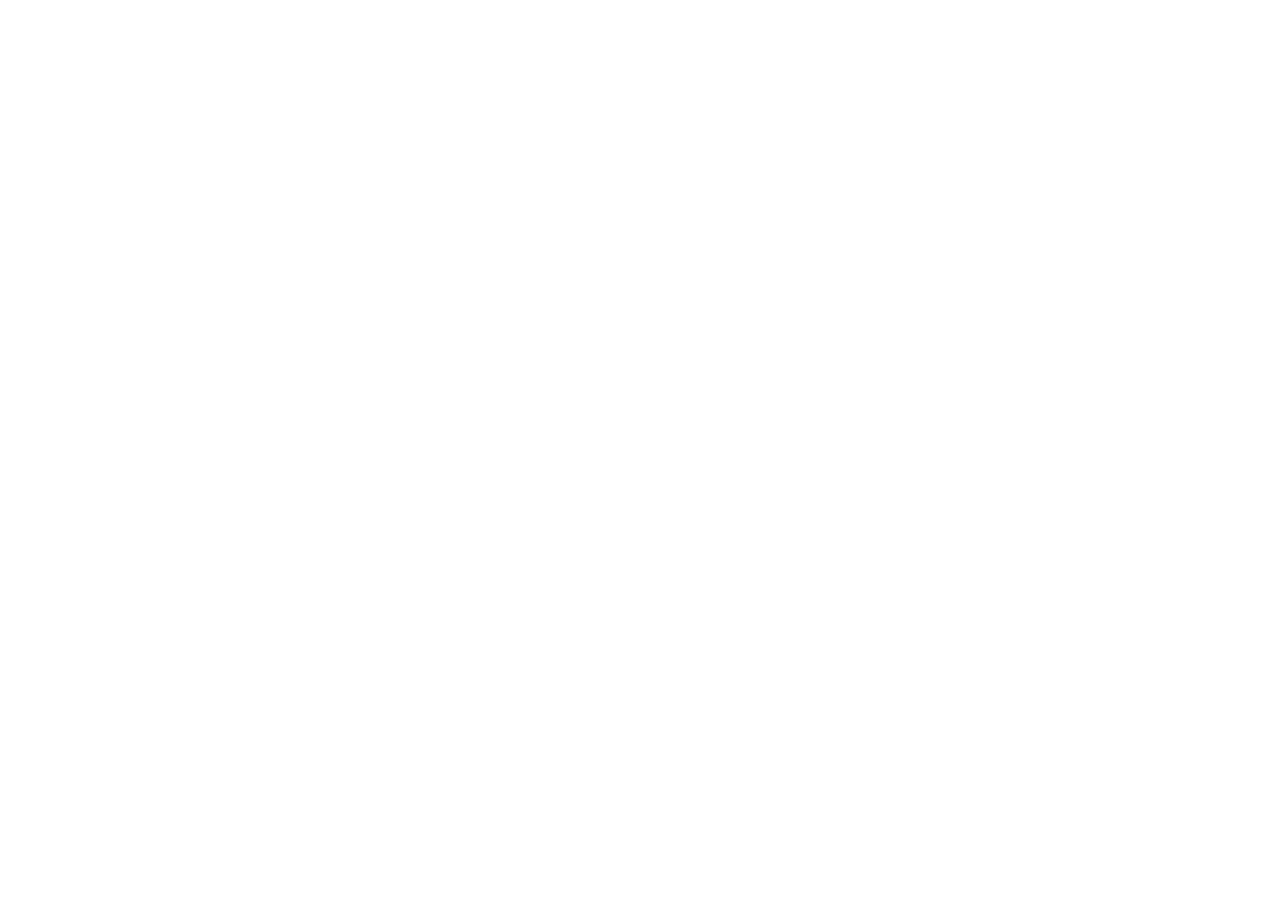
==== about-me/index.html @ f9d84a12 "setup boiletplate" ====
<html lang="en">
<head>
  <meta charset="UTF-8">
  <meta name="viewport" content="width=device-width, initial-scale=1.0">
  <meta http-equiv="X-UA-Compatible" content="ie=edge">
  <title>About ME</title>
</head>
<body>
  
</body>
</html>
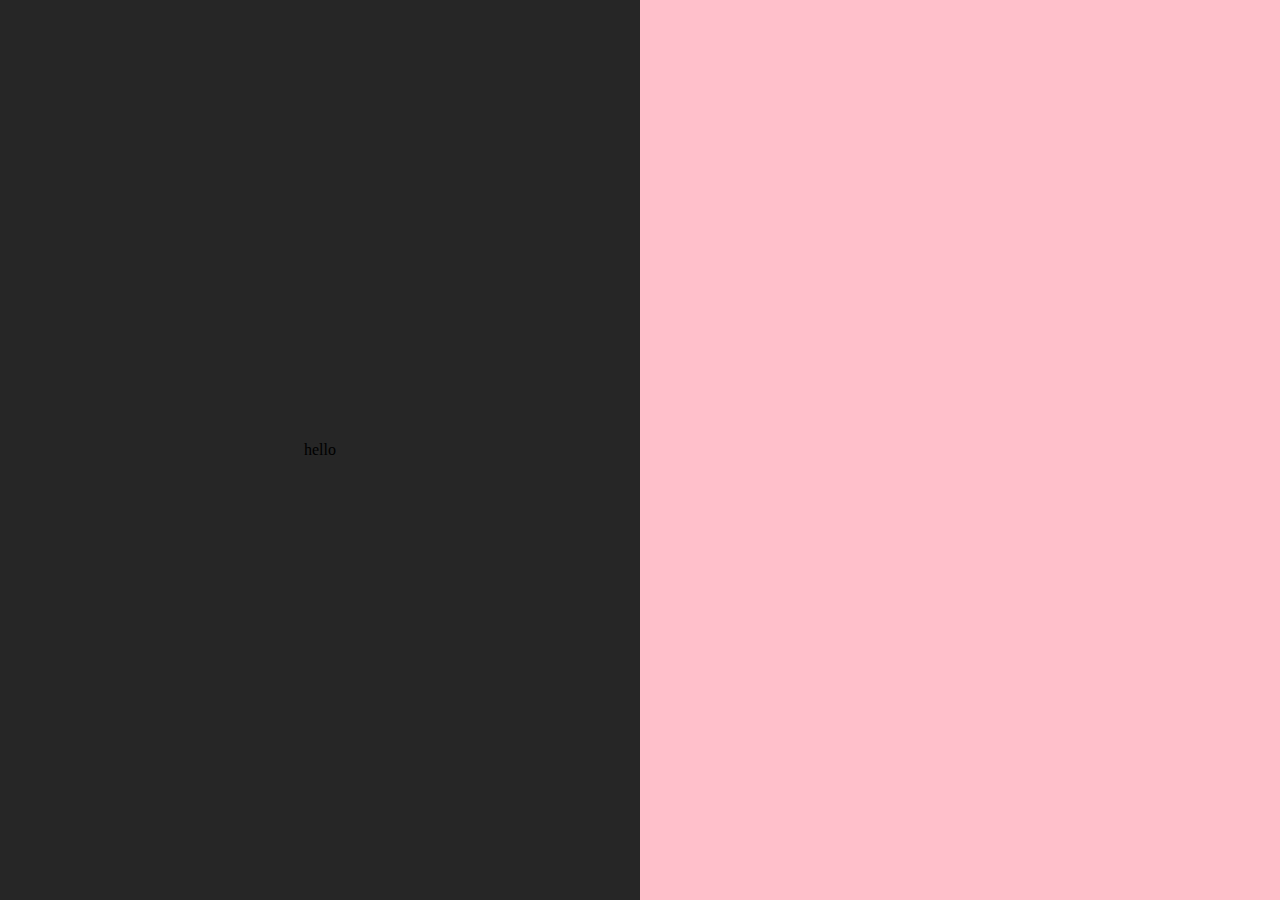
==== commit 89ea48c2: "updated" ====
--- a/about-me/index.html
+++ b/about-me/index.html
@@ -3,9 +3,15 @@
   <meta charset="UTF-8">
   <meta name="viewport" content="width=device-width, initial-scale=1.0">
   <meta http-equiv="X-UA-Compatible" content="ie=edge">
+  <link rel="stylesheet" href="style.css">
   <title>About ME</title>
 </head>
 <body>
-  
+  <div class="profile-picture half">
+    <p>hello</p>
+  </div>
+  <div class="info half">
+
+  </div>
 </body>
 </html>--- a/about-me/style.css
+++ b/about-me/style.css
@@ -0,0 +1,19 @@
+body {
+  display: flex;
+  margin: 0;
+}
+
+.half {
+  display: flex;
+  flex: 0.5;
+  justify-content: center;
+  align-items: center;
+}
+
+.profile-picture {
+  background-color: #262626;
+}
+
+.info {
+  background-color: pink;
+}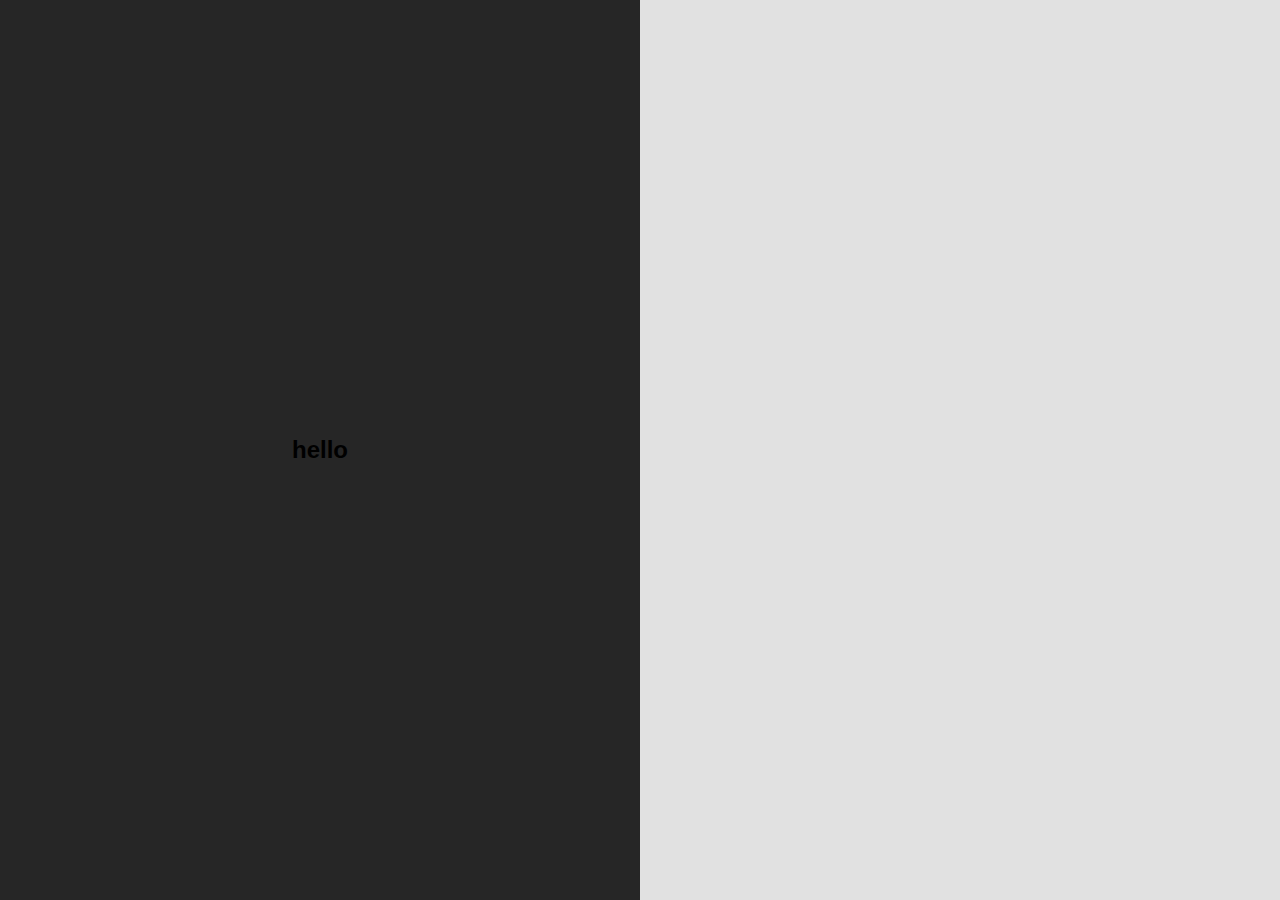
==== commit c149c061: "updated" ====
--- a/about-me/index.html
+++ b/about-me/index.html
@@ -8,7 +8,7 @@
 </head>
 <body>
   <div class="profile-picture half">
-    <p>hello</p>
+    <h2>hello</h2>
   </div>
   <div class="info half">
 
--- a/about-me/style.css
+++ b/about-me/style.css
@@ -1,6 +1,10 @@
 body {
   display: flex;
   margin: 0;
+}
+
+h1, h2, h3, h4, h5, h6 {
+  font-family: sans-serif;
 }
 
 .half {
@@ -15,5 +19,5 @@
 }
 
 .info {
-  background-color: pink;
+  background-color: #E1E1E1;
 }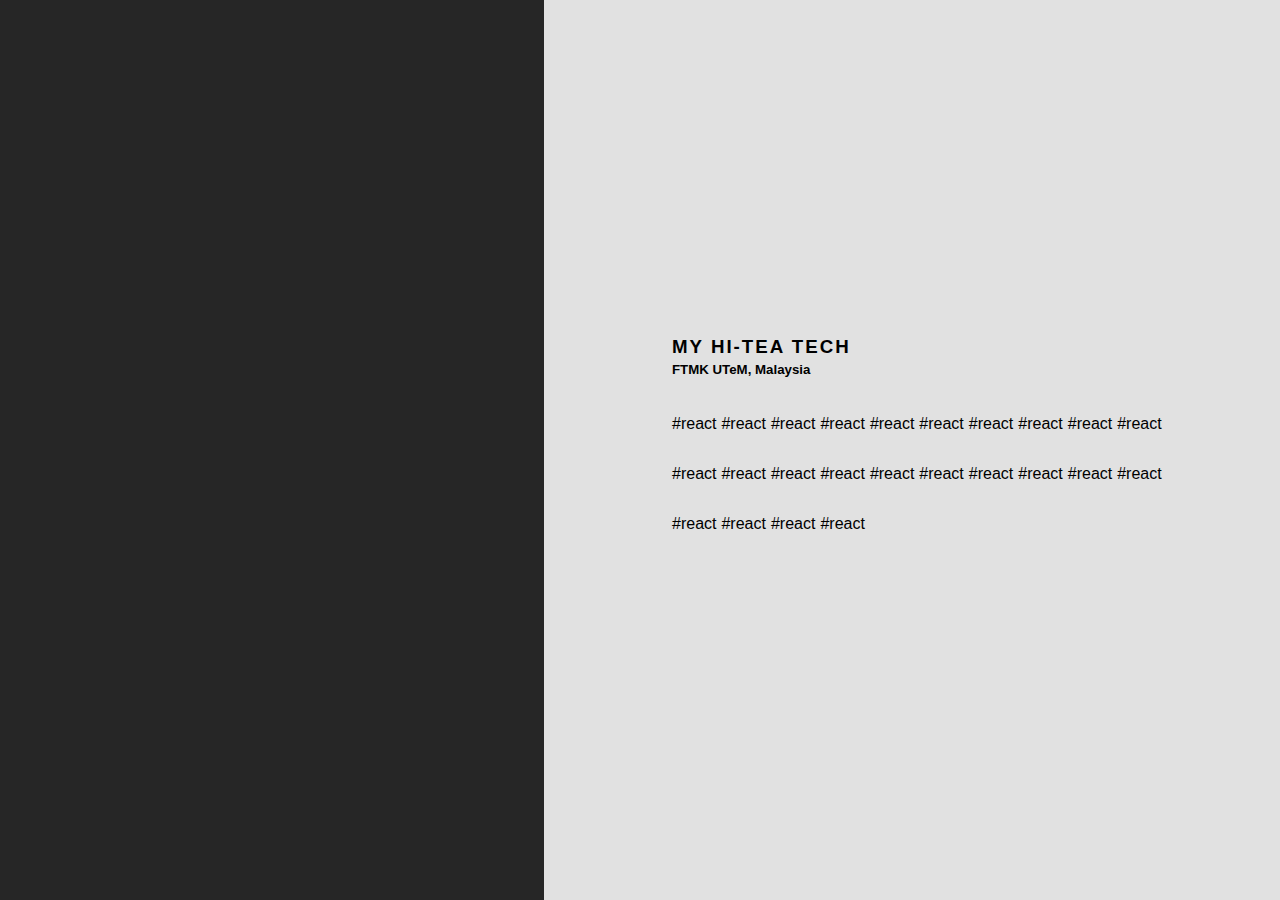
==== commit e6d15ac1: "updated" ====
--- a/about-me/index.html
+++ b/about-me/index.html
@@ -7,11 +7,40 @@
   <title>About ME</title>
 </head>
 <body>
-  <div class="profile-picture half">
-    <h2>hello</h2>
+  <div class="half center-everything" id="profile-picture-container">
+    
   </div>
-  <div class="info half">
-
+  <div class="half center-everything" id="info-container">
+    <div id="info">
+      <h3 class="name">My Hi-Tea Tech</h3>
+      <h5>FTMK UTeM, Malaysia</h5>
+    </div>
+    <div id="tags">
+      <p>#react</p>
+      <p>#react</p>
+      <p>#react</p>
+      <p>#react</p>
+      <p>#react</p>
+      <p>#react</p>
+      <p>#react</p>
+      <p>#react</p>
+      <p>#react</p>
+      <p>#react</p>
+      <p>#react</p>
+      <p>#react</p>
+      <p>#react</p>
+      <p>#react</p>
+      <p>#react</p>
+      <p>#react</p>
+      <p>#react</p>
+      <p>#react</p>
+      <p>#react</p>
+      <p>#react</p>
+      <p>#react</p>
+      <p>#react</p>
+      <p>#react</p>
+      <p>#react</p>
+    </div>
   </div>
 </body>
 </html>--- a/about-me/style.css
+++ b/about-me/style.css
@@ -3,21 +3,47 @@
   margin: 0;
 }
 
-h1, h2, h3, h4, h5, h6 {
+h1, h2, h3, h4, h5, h6, p {
   font-family: sans-serif;
 }
 
 .half {
   display: flex;
   flex: 0.5;
+}
+
+.center-everything {
   justify-content: center;
   align-items: center;
 }
 
-.profile-picture {
+#profile-picture-container {
   background-color: #262626;
 }
 
-.info {
+#info-container {
   background-color: #E1E1E1;
-}+  flex-direction: column;
+  align-items: flex-start;
+  padding-left: 10%;
+  padding-right: 5%;
+}
+
+#info > * {
+  margin-top: -15px;
+}
+
+.name {
+  text-transform: uppercase;
+  letter-spacing: 2px;
+}
+
+#tags {
+  display: flex;
+  flex-wrap: wrap;
+}
+
+#tags > p {
+  margin-right: 5px;
+}
+
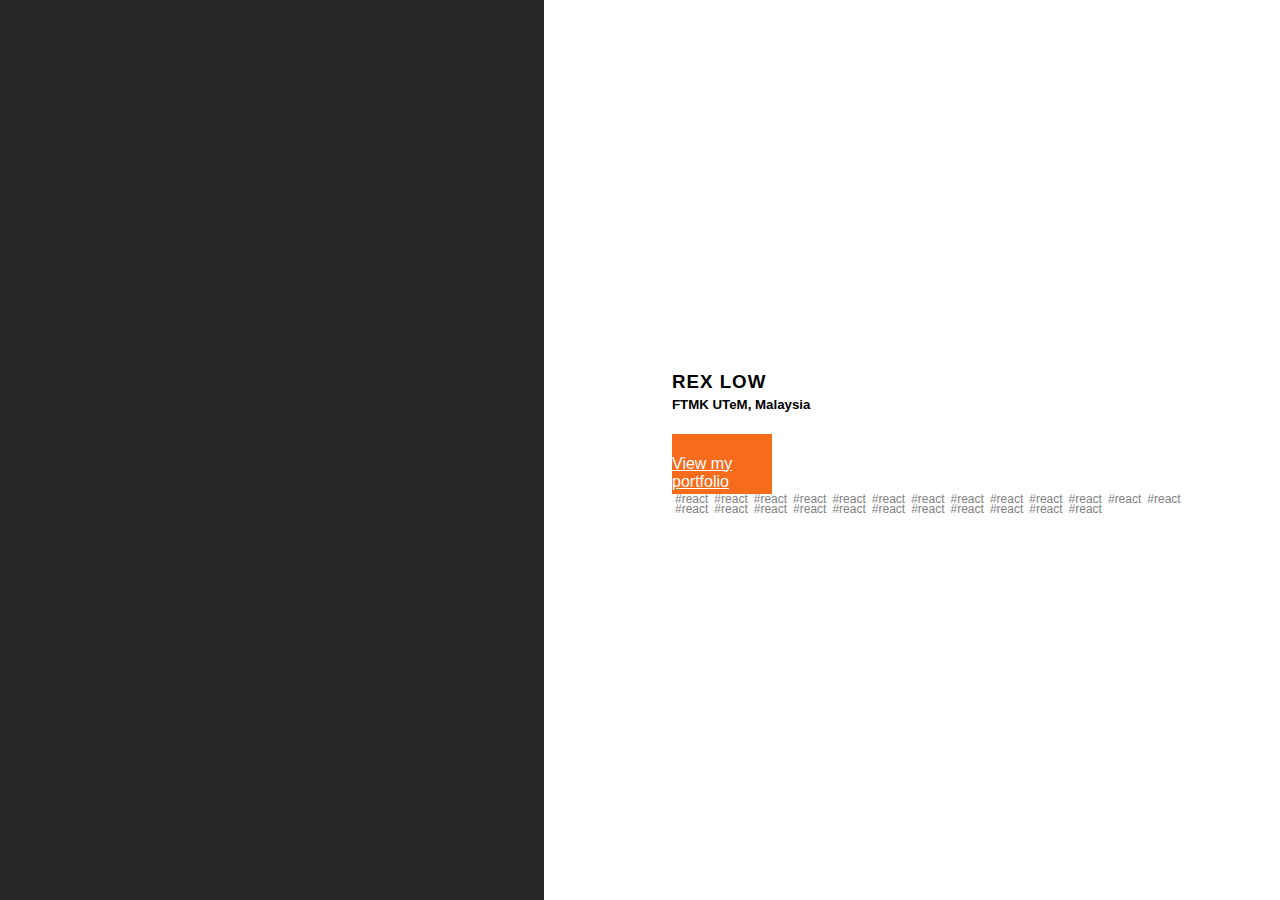
==== commit 2e8b9aea: "updated" ====
--- a/about-me/index.html
+++ b/about-me/index.html
@@ -12,9 +12,14 @@
   </div>
   <div class="half center-everything" id="info-container">
     <div id="info">
-      <h3 class="name">My Hi-Tea Tech</h3>
+      <h3 class="name">rex low</h3>
       <h5>FTMK UTeM, Malaysia</h5>
     </div>
+
+    <a class="profile-button" href="http://www.google.com">
+      <p>View my portfolio</p>
+    </a>
+
     <div id="tags">
       <p>#react</p>
       <p>#react</p>
--- a/about-me/style.css
+++ b/about-me/style.css
@@ -22,7 +22,7 @@
 }
 
 #info-container {
-  background-color: #E1E1E1;
+  background-color: #fff;
   flex-direction: column;
   align-items: flex-start;
   padding-left: 10%;
@@ -35,7 +35,15 @@
 
 .name {
   text-transform: uppercase;
-  letter-spacing: 2px;
+  letter-spacing: 1px;
+}
+
+.profile-button {
+  padding: 5px 0;
+  height: 50px;
+  width: 100px;
+  background-color: #F76B1D;
+  color: #fff;
 }
 
 #tags {
@@ -44,6 +52,8 @@
 }
 
 #tags > p {
-  margin-right: 5px;
+  margin: -2px 3px;
+  font-size: 12px;
+  color: grey;
 }
 
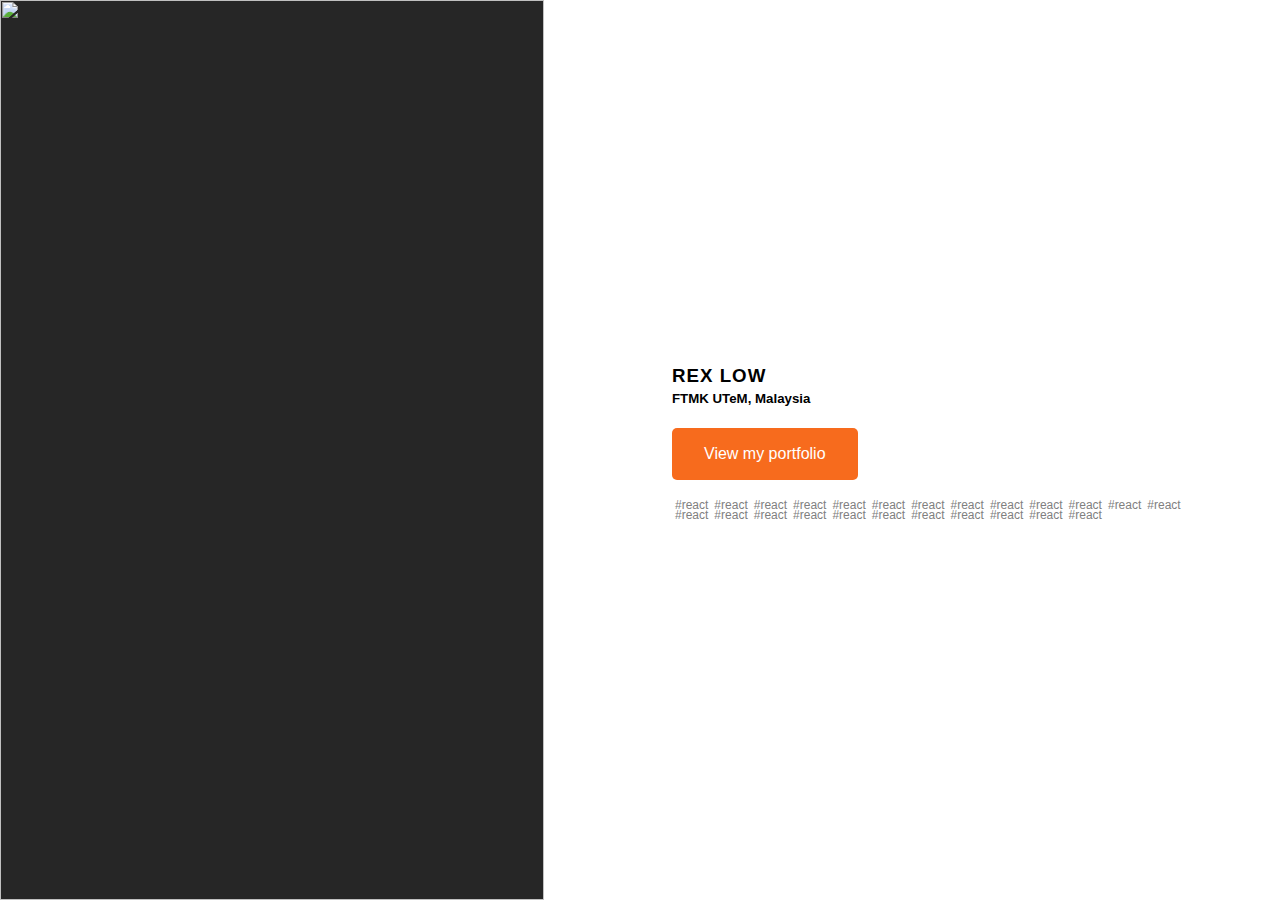
==== commit adf4ac79: "updated" ====
--- a/about-me/index.html
+++ b/about-me/index.html
@@ -1,51 +1,53 @@
-<html lang="en">
-<head>
-  <meta charset="UTF-8">
-  <meta name="viewport" content="width=device-width, initial-scale=1.0">
-  <meta http-equiv="X-UA-Compatible" content="ie=edge">
-  <link rel="stylesheet" href="style.css">
-  <title>About ME</title>
-</head>
-<body>
-  <div class="half center-everything" id="profile-picture-container">
-    
-  </div>
-  <div class="half center-everything" id="info-container">
-    <div id="info">
-      <h3 class="name">rex low</h3>
-      <h5>FTMK UTeM, Malaysia</h5>
-    </div>
-
-    <a class="profile-button" href="http://www.google.com">
-      <p>View my portfolio</p>
-    </a>
-
-    <div id="tags">
-      <p>#react</p>
-      <p>#react</p>
-      <p>#react</p>
-      <p>#react</p>
-      <p>#react</p>
-      <p>#react</p>
-      <p>#react</p>
-      <p>#react</p>
-      <p>#react</p>
-      <p>#react</p>
-      <p>#react</p>
-      <p>#react</p>
-      <p>#react</p>
-      <p>#react</p>
-      <p>#react</p>
-      <p>#react</p>
-      <p>#react</p>
-      <p>#react</p>
-      <p>#react</p>
-      <p>#react</p>
-      <p>#react</p>
-      <p>#react</p>
-      <p>#react</p>
-      <p>#react</p>
-    </div>
-  </div>
-</body>
+<html lang="en">
+<head>
+  <meta charset="UTF-8">
+  <meta name="viewport" content="width=device-width, initial-scale=1.0">
+  <meta http-equiv="X-UA-Compatible" content="ie=edge">
+  <link rel="stylesheet" href="style.css">
+  <title>About ME</title>
+</head>
+
+<body>
+  <div class="half center-everything" id="profile-picture-container">
+    <img class="profilepic" src="https://images.pexels.com/photos/220453/pexels-photo-220453.jpeg">
+  </div>
+  
+  <div class="half center-everything" id="info-container">
+    <div id="info">
+      <h3 class="name">rex low</h3>
+      <h5>FTMK UTeM, Malaysia</h5>
+    </div>
+
+    <a class="profile-button" href="http://www.google.com">
+      <p>View my portfolio</p>
+    </a>
+
+    <div id="tags">
+      <p>#react</p>
+      <p>#react</p>
+      <p>#react</p>
+      <p>#react</p>
+      <p>#react</p>
+      <p>#react</p>
+      <p>#react</p>
+      <p>#react</p>
+      <p>#react</p>
+      <p>#react</p>
+      <p>#react</p>
+      <p>#react</p>
+      <p>#react</p>
+      <p>#react</p>
+      <p>#react</p>
+      <p>#react</p>
+      <p>#react</p>
+      <p>#react</p>
+      <p>#react</p>
+      <p>#react</p>
+      <p>#react</p>
+      <p>#react</p>
+      <p>#react</p>
+      <p>#react</p>
+    </div>
+  </div>
+</body>
 </html>--- a/about-me/style.css
+++ b/about-me/style.css
@@ -1,59 +1,67 @@
-body {
-  display: flex;
-  margin: 0;
-}
-
-h1, h2, h3, h4, h5, h6, p {
-  font-family: sans-serif;
-}
-
-.half {
-  display: flex;
-  flex: 0.5;
-}
-
-.center-everything {
-  justify-content: center;
-  align-items: center;
-}
-
-#profile-picture-container {
-  background-color: #262626;
-}
-
-#info-container {
-  background-color: #fff;
-  flex-direction: column;
-  align-items: flex-start;
-  padding-left: 10%;
-  padding-right: 5%;
-}
-
-#info > * {
-  margin-top: -15px;
-}
-
-.name {
-  text-transform: uppercase;
-  letter-spacing: 1px;
-}
-
-.profile-button {
-  padding: 5px 0;
-  height: 50px;
-  width: 100px;
-  background-color: #F76B1D;
-  color: #fff;
-}
-
-#tags {
-  display: flex;
-  flex-wrap: wrap;
-}
-
-#tags > p {
-  margin: -2px 3px;
-  font-size: 12px;
-  color: grey;
-}
-
+body {
+  display: flex;
+  margin: 0;
+}
+
+h1, h2, h3, h4, h5, h6, p {
+  font-family: sans-serif;
+}
+
+.half {
+  display: flex;
+  flex: 0.5;
+}
+
+.center-everything {
+  justify-content: center;
+  align-items: center;
+}
+
+#profile-picture-container {
+  background-color: #262626;
+}
+
+#info-container {
+  background-color: #fff;
+  flex-direction: column;
+  align-items: flex-start;
+  padding-left: 10%;
+  padding-right: 5%;
+}
+
+#info > * {
+  margin-top: -15px;
+}
+
+.name {
+  text-transform: uppercase;
+  letter-spacing: 1px;
+}
+
+.profile-button {
+  padding: 1px 32px;
+  background-color: #F76B1D;
+  color: #fff;
+  text-align: center;
+  text-decoration: none;
+  font-size: 16px;
+  display: inline-block;
+  border-radius: 5px;
+  margin-bottom: 20px;
+}
+
+#tags {
+  display: flex;
+  flex-wrap: wrap;
+}
+
+#tags > p {
+  margin: -2px 3px;
+  font-size: 12px;
+  color: grey;
+}
+
+.profilepic {
+  width: 100%;
+  height: 100%;
+}
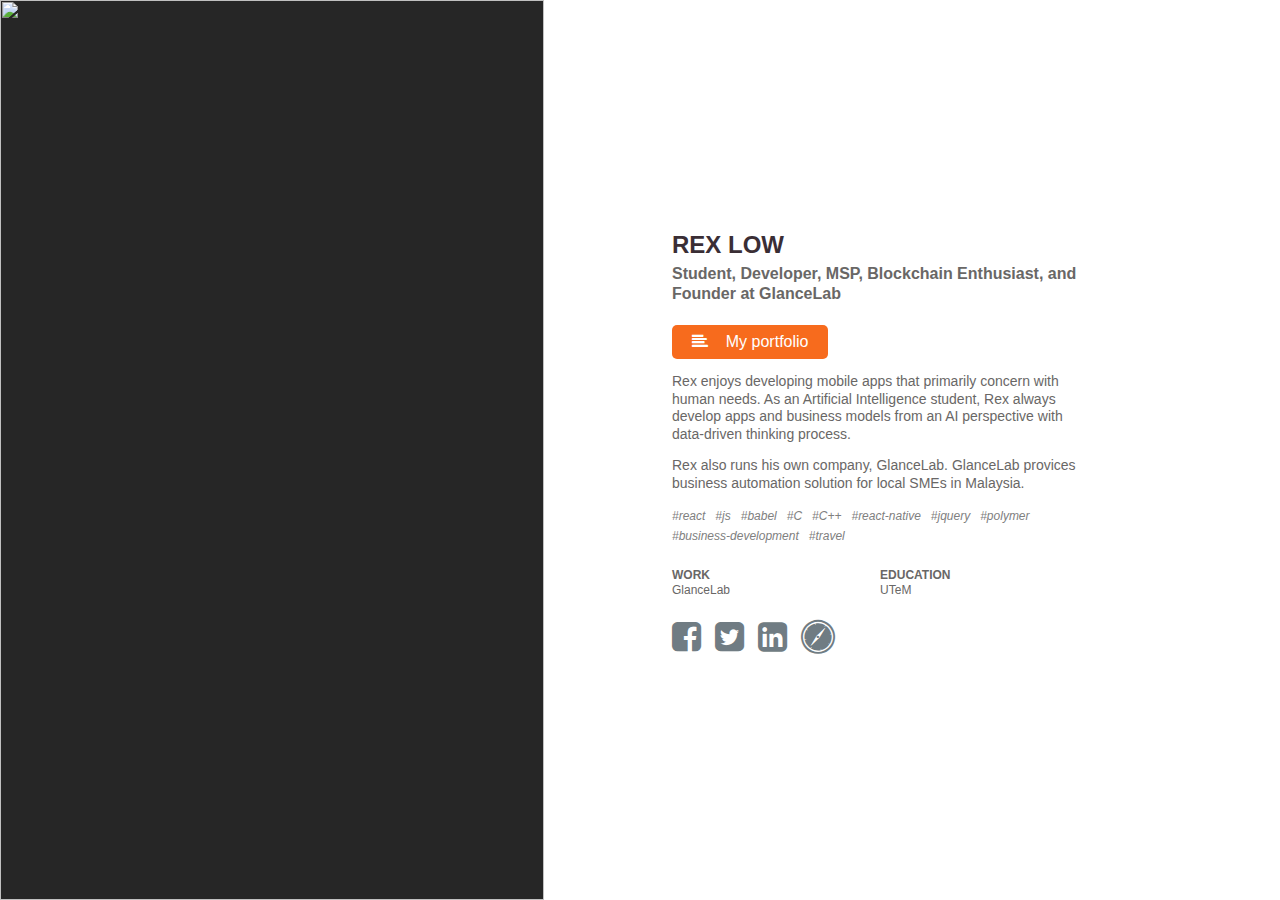
==== commit 7a2ae3f4: "completed" ====
--- a/about-me/index.html
+++ b/about-me/index.html
@@ -1,53 +1,70 @@
 <html lang="en">
+
 <head>
   <meta charset="UTF-8">
   <meta name="viewport" content="width=device-width, initial-scale=1.0">
   <meta http-equiv="X-UA-Compatible" content="ie=edge">
+
+  <!-- style file -->
   <link rel="stylesheet" href="style.css">
-  <title>About ME</title>
+
+  <!-- icon -->
+  <link href="https://maxcdn.bootstrapcdn.com/font-awesome/4.7.0/css/font-awesome.min.css" rel="stylesheet">
+  
+  <title>Rex Low</title>
 </head>
 
 <body>
   <div class="half center-everything" id="profile-picture-container">
     <img class="profilepic" src="https://images.pexels.com/photos/220453/pexels-photo-220453.jpeg">
   </div>
-  
+
   <div class="half center-everything" id="info-container">
     <div id="info">
-      <h3 class="name">rex low</h3>
-      <h5>FTMK UTeM, Malaysia</h5>
+      <h2 class="name">rex low</h3>
+        <h4 class="desc">Student, Developer, MSP, Blockchain Enthusiast, and Founder at GlanceLab</h4>
     </div>
 
-    <a class="profile-button" href="http://www.google.com">
-      <p>View my portfolio</p>
+    <a class="profile-button" href="https://www.linkedin.com/in/rexlow/">
+      <p><i class="fa fa-align-left"></i>&nbsp;&nbsp;&nbsp;&nbsp;My portfolio</p>
     </a>
+
+    <div>
+      <p class="desc desc-text">Rex enjoys developing mobile apps that primarily concern with human needs. As an Artificial Intelligence student, Rex
+        always develop apps and business models from an AI perspective with data-driven thinking process.</p>
+
+      <p class="desc desc-text">Rex also runs his own company, GlanceLab. GlanceLab provices business automation solution for local SMEs in Malaysia.</p>
+    </div>
 
     <div id="tags">
       <p>#react</p>
-      <p>#react</p>
-      <p>#react</p>
-      <p>#react</p>
-      <p>#react</p>
-      <p>#react</p>
-      <p>#react</p>
-      <p>#react</p>
-      <p>#react</p>
-      <p>#react</p>
-      <p>#react</p>
-      <p>#react</p>
-      <p>#react</p>
-      <p>#react</p>
-      <p>#react</p>
-      <p>#react</p>
-      <p>#react</p>
-      <p>#react</p>
-      <p>#react</p>
-      <p>#react</p>
-      <p>#react</p>
-      <p>#react</p>
-      <p>#react</p>
-      <p>#react</p>
+      <p>#js</p>
+      <p>#babel</p>
+      <p>#C</p>
+      <p>#C++</p>
+      <p>#react-native</p>
+      <p>#jquery</p>
+      <p>#polymer</p>
+      <p>#business-development</p>
+      <p>#travel</p>
+    </div>
+
+    <div id="experience">
+      <div class="experience-child">
+        <p class="desc"><strong>WORK</strong><br/>GlanceLab</p>
+      </div>
+      <div class="experience-child">
+        <p class="desc"><strong>EDUCATION</strong><br/>UTeM</p>
+      </div>
+    </div>
+
+    <div id="social">
+      <a href="https://www.facebook.com/rexlow0823"><i class="fa fa-facebook-square"></i></a>
+      <a href="https://www.twitter.com/rexlow0823"><i class="fa fa-twitter-square"></i></a>
+      <a href="https://www.linkedin.com/in/rexlow/"><i class="fa fa-linkedin-square"></i></a>
+      <a href="http://www.glancelab.com"><i class="fa fa-safari"></i></a>
     </div>
   </div>
 </body>
+
 </html>--- a/about-me/style.css
+++ b/about-me/style.css
@@ -4,7 +4,7 @@
 }
 
 h1, h2, h3, h4, h5, h6, p {
-  font-family: sans-serif;
+  font-family: -apple-system, BlinkMacSystemFont, 'Segoe UI', Roboto, Oxygen, Ubuntu, Cantarell, 'Open Sans', 'Helvetica Neue', sans-serif;
 }
 
 .half {
@@ -29,25 +29,40 @@
   padding-right: 5%;
 }
 
+#info-container > div {
+  width: 75%;
+}
+
 #info > * {
   margin-top: -15px;
 }
 
 .name {
   text-transform: uppercase;
-  letter-spacing: 1px;
+  color: rgb(58, 46, 53);
+}
+
+.desc {
+  color: rgb(105, 103, 102);
+  line-height: 125%;
+}
+
+.desc-text {
+  font-size: 14px;
 }
 
 .profile-button {
-  padding: 1px 32px;
+  padding: 8px 20px;
   background-color: #F76B1D;
   color: #fff;
   text-align: center;
   text-decoration: none;
   font-size: 16px;
-  display: inline-block;
   border-radius: 5px;
-  margin-bottom: 20px;
+}
+
+.profile-button > p {
+  margin: 0px;
 }
 
 #tags {
@@ -56,12 +71,33 @@
 }
 
 #tags > p {
-  margin: -2px 3px;
+  margin: 3px 10px 3px 0;
   font-size: 12px;
   color: grey;
+  font-style: italic;
 }
 
 .profilepic {
   width: 100%;
   height: 100%;
 }
+
+#experience {
+  display: flex;
+  justify-content: flex-start;
+}
+
+.experience-child {
+  padding-right: 150px;
+  margin: 10px 0;
+}
+
+.experience-child > p {
+  font-size: 12px;
+}
+
+#social > a > i {
+  font-size: 34px;
+  color: rgb(112, 124, 131);
+  padding-right: 10px;
+}